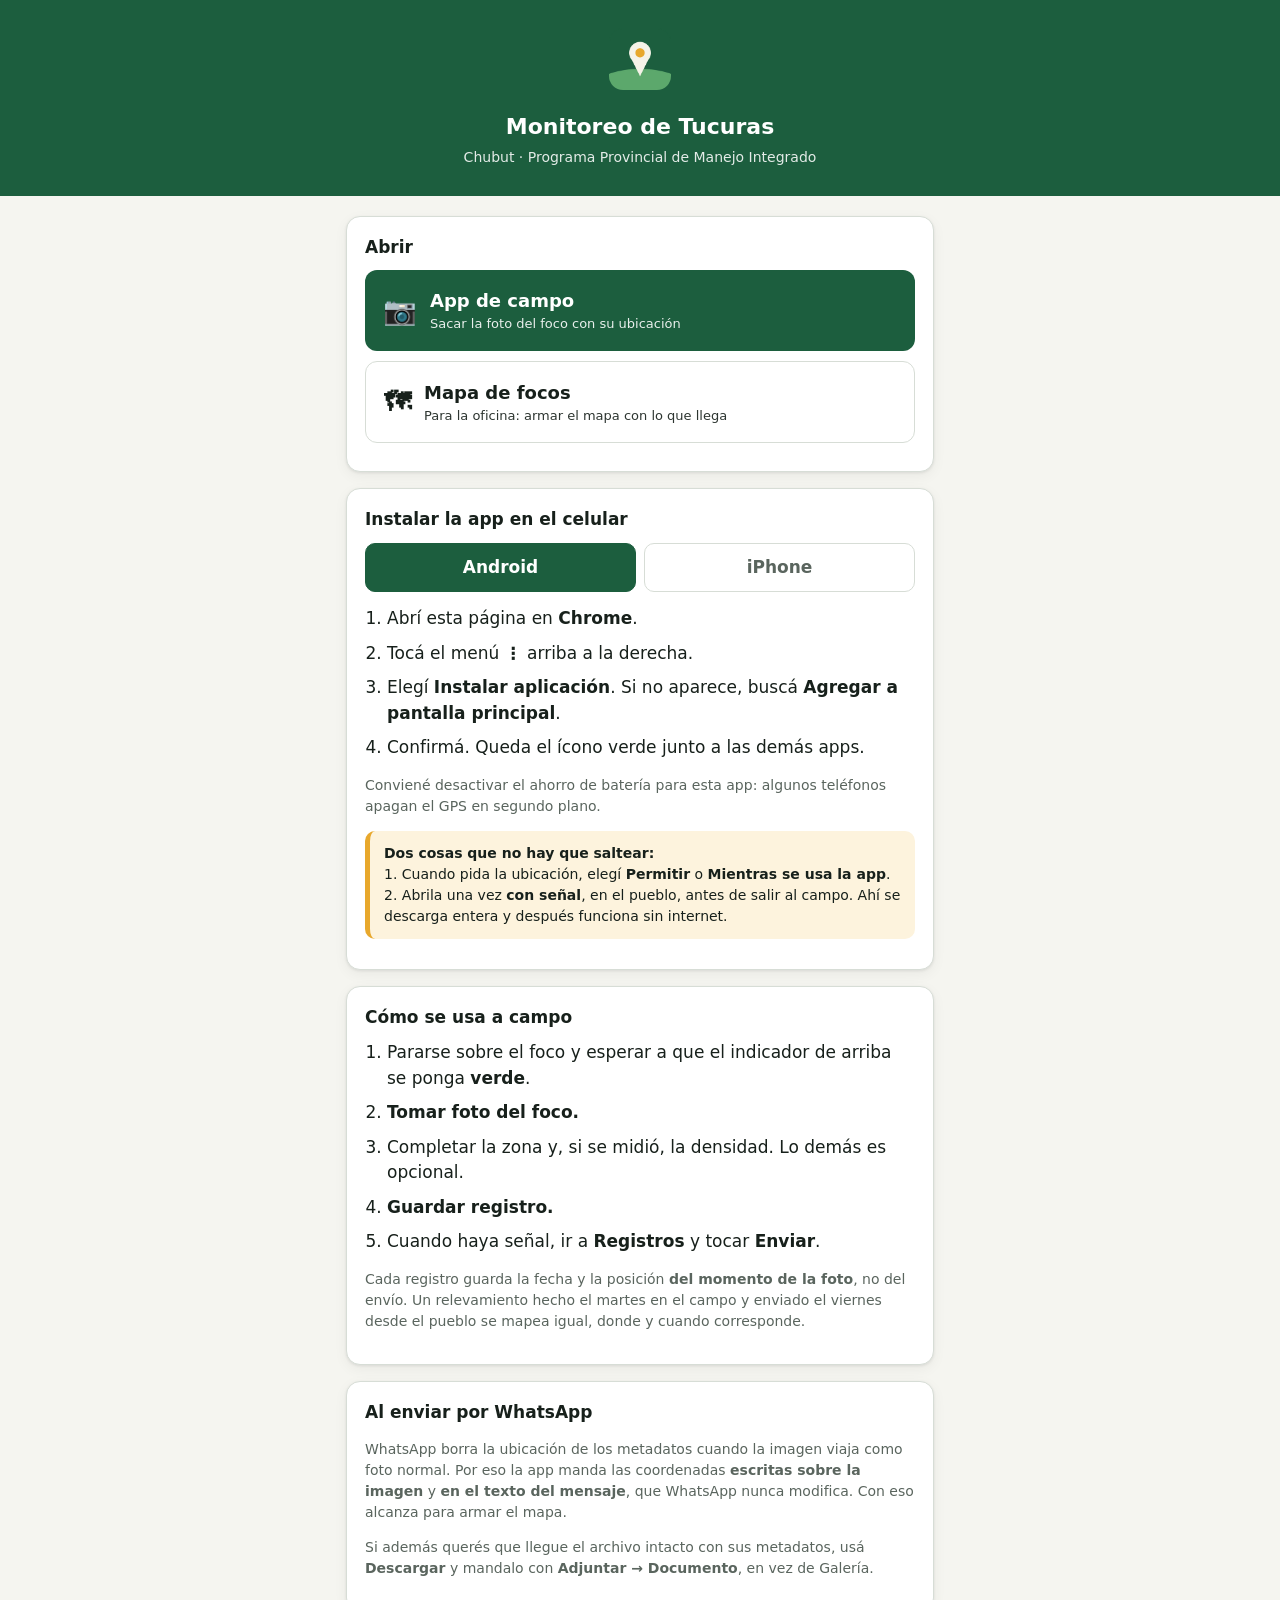
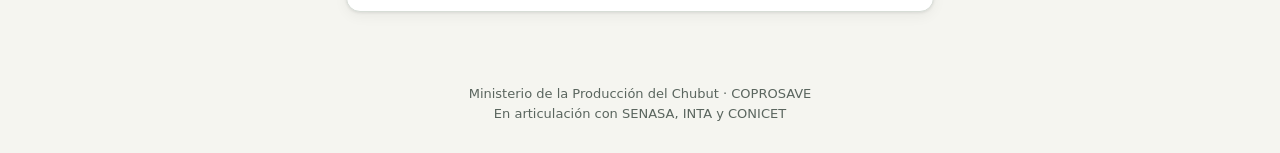
==== index.html @ 189b660f "Sistema de monitoreo georreferenciado de focos de tucuras App de campo (PWA) para relevar focos con " ====
<!doctype html>
<html lang="es-AR">
<head>
<meta charset="utf-8">
<meta name="viewport" content="width=device-width, initial-scale=1, viewport-fit=cover">
<title>Monitoreo de Tucuras - Chubut</title>
<meta name="description" content="Sistema de relevamiento georreferenciado de focos de tucuras. Programa Provincial de Monitoreo y Manejo Integrado de Tucuras, Chubut.">
<meta name="theme-color" content="#1c5e3e">
<link rel="icon" href="app/icons/favicon-32.png" sizes="32x32">
<link rel="apple-touch-icon" href="app/icons/apple-touch-icon.png">
<style>
  :root {
    --verde: #1c5e3e;
    --verde-claro: #e7f1ea;
    --ambar: #e8a82c;
    --texto: #17201b;
    --suave: #5a655e;
    --borde: #d7ddd6;
  }
  * { box-sizing: border-box; }
  body {
    margin: 0;
    font-family: system-ui, -apple-system, "Segoe UI", Roboto, sans-serif;
    font-size: 17px; line-height: 1.5;
    color: var(--texto); background: #f5f5f0;
  }
  header {
    background: var(--verde); color: #fff;
    padding: 28px 20px calc(28px + env(safe-area-inset-top, 0px));
    text-align: center;
  }
  header img { width: 62px; height: 62px; border-radius: 14px; }
  header h1 { font-size: 22px; margin: 12px 0 4px; }
  header p { margin: 0; opacity: .88; font-size: 14px; }

  main { max-width: 620px; margin: 0 auto; padding: 20px 16px 56px; }

  .tarjeta {
    background: #fff; border: 1px solid var(--borde); border-radius: 14px;
    padding: 18px; margin-bottom: 16px;
    box-shadow: 0 1px 3px rgba(0,0,0,.08), 0 4px 14px rgba(0,0,0,.05);
  }
  h2 { font-size: 17px; margin: 0 0 10px; }

  a.boton {
    display: flex; align-items: center; gap: 13px;
    text-decoration: none; color: #fff; background: var(--verde);
    padding: 17px 18px; border-radius: 12px; font-weight: 700; font-size: 18px;
    margin-bottom: 10px;
  }
  a.boton .icono { font-size: 27px; line-height: 1; }
  a.boton small { display: block; font-weight: 400; font-size: 13px; opacity: .9; }
  a.boton.claro { background: #fff; color: var(--texto); border: 1px solid var(--borde); }

  ol { padding-left: 22px; margin: 10px 0; }
  ol li { margin-bottom: 9px; }
  p.nota { font-size: 14px; color: var(--suave); }
  .aviso {
    background: #fdf3dd; border-left: 5px solid var(--ambar);
    padding: 12px 14px; border-radius: 10px; font-size: 14px; margin: 12px 0;
  }
  .paso { display: none; }
  .paso.activo { display: block; }
  .fila-tabs { display: flex; gap: 8px; margin-bottom: 14px; }
  .fila-tabs button {
    flex: 1; font: inherit; font-weight: 600; padding: 11px; cursor: pointer;
    border: 1px solid var(--borde); background: #fff; border-radius: 10px; color: var(--suave);
  }
  .fila-tabs button.activo { background: var(--verde); color: #fff; border-color: var(--verde); }
  footer { text-align: center; font-size: 13px; color: var(--suave); padding: 0 16px 30px; }
</style>
</head>
<body>

<header>
  <img src="app/icons/icon-192.png" alt="">
  <h1>Monitoreo de Tucuras</h1>
  <p>Chubut &middot; Programa Provincial de Manejo Integrado</p>
</header>

<main>

  <div class="tarjeta">
    <h2>Abrir</h2>
    <a class="boton" href="app/">
      <span class="icono">&#128247;</span>
      <span>App de campo<small>Sacar la foto del foco con su ubicaci&oacute;n</small></span>
    </a>
    <a class="boton claro" href="mapa/">
      <span class="icono">&#128506;</span>
      <span>Mapa de focos<small>Para la oficina: armar el mapa con lo que llega</small></span>
    </a>
  </div>

  <div class="tarjeta">
    <h2>Instalar la app en el celular</h2>
    <div class="fila-tabs">
      <button id="tabAndroid" class="activo">Android</button>
      <button id="tabIphone">iPhone</button>
    </div>

    <div class="paso activo" id="pasoAndroid">
      <ol>
        <li>Abr&iacute; esta p&aacute;gina en <strong>Chrome</strong>.</li>
        <li>Toc&aacute; el men&uacute; <strong>&#8942;</strong> arriba a la derecha.</li>
        <li>Eleg&iacute; <strong>Instalar aplicaci&oacute;n</strong>. Si no aparece, busc&aacute; <strong>Agregar a pantalla principal</strong>.</li>
        <li>Confirm&aacute;. Queda el &iacute;cono verde junto a las dem&aacute;s apps.</li>
      </ol>
      <p class="nota">Convien&eacute; desactivar el ahorro de bater&iacute;a para esta app: algunos tel&eacute;fonos apagan el GPS en segundo plano.</p>
    </div>

    <div class="paso" id="pasoIphone">
      <ol>
        <li>Abr&iacute; esta p&aacute;gina en <strong>Safari</strong>. Desde Chrome en iPhone no se puede instalar.</li>
        <li>Toc&aacute; el bot&oacute;n <strong>Compartir</strong>, abajo al centro.</li>
        <li>Desliz&aacute; hacia abajo y eleg&iacute; <strong>Agregar a inicio</strong>.</li>
        <li>Toc&aacute; <strong>Agregar</strong>.</li>
      </ol>
    </div>

    <div class="aviso">
      <strong>Dos cosas que no hay que saltear:</strong><br>
      1. Cuando pida la ubicaci&oacute;n, eleg&iacute; <strong>Permitir</strong> o <strong>Mientras se usa la app</strong>.<br>
      2. Abrila una vez <strong>con se&ntilde;al</strong>, en el pueblo, antes de salir al campo. Ah&iacute; se descarga entera y despu&eacute;s funciona sin internet.
    </div>
  </div>

  <div class="tarjeta">
    <h2>C&oacute;mo se usa a campo</h2>
    <ol>
      <li>Pararse sobre el foco y esperar a que el indicador de arriba se ponga <strong>verde</strong>.</li>
      <li><strong>Tomar foto del foco.</strong></li>
      <li>Completar la zona y, si se midi&oacute;, la densidad. Lo dem&aacute;s es opcional.</li>
      <li><strong>Guardar registro.</strong></li>
      <li>Cuando haya se&ntilde;al, ir a <strong>Registros</strong> y tocar <strong>Enviar</strong>.</li>
    </ol>
    <p class="nota">Cada registro guarda la fecha y la posici&oacute;n <strong>del momento de la foto</strong>, no del env&iacute;o. Un relevamiento hecho el martes en el campo y enviado el viernes desde el pueblo se mapea igual, donde y cuando corresponde.</p>
  </div>

  <div class="tarjeta">
    <h2>Al enviar por WhatsApp</h2>
    <p class="nota">WhatsApp borra la ubicaci&oacute;n de los metadatos cuando la imagen viaja como foto normal. Por eso la app manda las coordenadas <strong>escritas sobre la imagen</strong> y <strong>en el texto del mensaje</strong>, que WhatsApp nunca modifica. Con eso alcanza para armar el mapa.</p>
    <p class="nota">Si adem&aacute;s quer&eacute;s que llegue el archivo intacto con sus metadatos, us&aacute; <strong>Descargar</strong> y mandalo con <strong>Adjuntar &rarr; Documento</strong>, en vez de Galer&iacute;a.</p>
  </div>

</main>

<footer>
  Ministerio de la Producci&oacute;n del Chubut &middot; COPROSAVE<br>
  En articulaci&oacute;n con SENASA, INTA y CONICET
</footer>

<script>
  var tA = document.getElementById('tabAndroid'), tI = document.getElementById('tabIphone');
  var pA = document.getElementById('pasoAndroid'), pI = document.getElementById('pasoIphone');
  function mostrar(esIphone) {
    tI.classList.toggle('activo', esIphone);
    tA.classList.toggle('activo', !esIphone);
    pI.classList.toggle('activo', esIphone);
    pA.classList.toggle('activo', !esIphone);
  }
  tA.addEventListener('click', function () { mostrar(false); });
  tI.addEventListener('click', function () { mostrar(true); });
  // Arrancamos en la pestana que corresponde al telefono de quien abre la pagina.
  if (/iPad|iPhone|iPod/.test(navigator.userAgent)) mostrar(true);
</script>

</body>
</html>
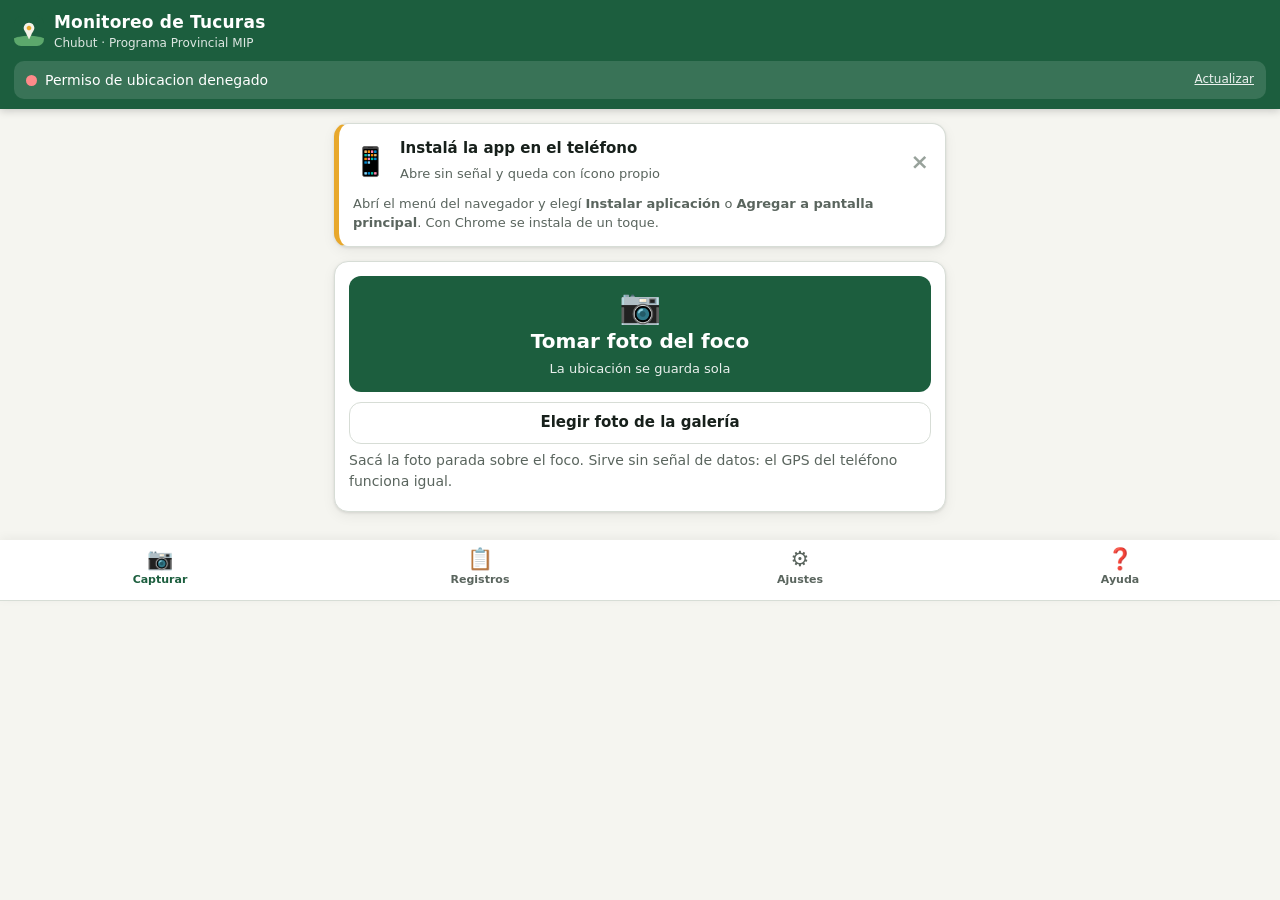
==== commit 31ba024a: "Boton de instalacion y flujo reducido a dos toques - Cartel de instalacion segun navegador: un toque" ====
--- a/index.html
+++ b/index.html
@@ -4,166 +4,36 @@
 <meta charset="utf-8">
 <meta name="viewport" content="width=device-width, initial-scale=1, viewport-fit=cover">
 <title>Monitoreo de Tucuras - Chubut</title>
-<meta name="description" content="Sistema de relevamiento georreferenciado de focos de tucuras. Programa Provincial de Monitoreo y Manejo Integrado de Tucuras, Chubut.">
+<meta name="description" content="Relevamiento georreferenciado de focos de tucuras. Programa Provincial de Monitoreo y Manejo Integrado de Tucuras, Chubut.">
 <meta name="theme-color" content="#1c5e3e">
 <link rel="icon" href="app/icons/favicon-32.png" sizes="32x32">
 <link rel="apple-touch-icon" href="app/icons/apple-touch-icon.png">
+<!-- Este es el link que se reparte: lleva derecho a la app de campo. -->
+<meta http-equiv="refresh" content="0; url=app/">
 <style>
-  :root {
-    --verde: #1c5e3e;
-    --verde-claro: #e7f1ea;
-    --ambar: #e8a82c;
-    --texto: #17201b;
-    --suave: #5a655e;
-    --borde: #d7ddd6;
+  body {
+    margin: 0; min-height: 100vh;
+    display: flex; flex-direction: column;
+    align-items: center; justify-content: center; gap: 18px;
+    font-family: system-ui, -apple-system, "Segoe UI", Roboto, sans-serif;
+    background: #1c5e3e; color: #fff; text-align: center; padding: 24px;
   }
-  * { box-sizing: border-box; }
-  body {
-    margin: 0;
-    font-family: system-ui, -apple-system, "Segoe UI", Roboto, sans-serif;
-    font-size: 17px; line-height: 1.5;
-    color: var(--texto); background: #f5f5f0;
+  img { width: 76px; height: 76px; border-radius: 17px; }
+  h1 { font-size: 20px; margin: 0; font-weight: 700; }
+  p { margin: 0; font-size: 14px; opacity: .85; }
+  a {
+    color: #17201b; background: #fff; text-decoration: none;
+    padding: 15px 26px; border-radius: 12px; font-weight: 700; font-size: 17px;
   }
-  header {
-    background: var(--verde); color: #fff;
-    padding: 28px 20px calc(28px + env(safe-area-inset-top, 0px));
-    text-align: center;
-  }
-  header img { width: 62px; height: 62px; border-radius: 14px; }
-  header h1 { font-size: 22px; margin: 12px 0 4px; }
-  header p { margin: 0; opacity: .88; font-size: 14px; }
-
-  main { max-width: 620px; margin: 0 auto; padding: 20px 16px 56px; }
-
-  .tarjeta {
-    background: #fff; border: 1px solid var(--borde); border-radius: 14px;
-    padding: 18px; margin-bottom: 16px;
-    box-shadow: 0 1px 3px rgba(0,0,0,.08), 0 4px 14px rgba(0,0,0,.05);
-  }
-  h2 { font-size: 17px; margin: 0 0 10px; }
-
-  a.boton {
-    display: flex; align-items: center; gap: 13px;
-    text-decoration: none; color: #fff; background: var(--verde);
-    padding: 17px 18px; border-radius: 12px; font-weight: 700; font-size: 18px;
-    margin-bottom: 10px;
-  }
-  a.boton .icono { font-size: 27px; line-height: 1; }
-  a.boton small { display: block; font-weight: 400; font-size: 13px; opacity: .9; }
-  a.boton.claro { background: #fff; color: var(--texto); border: 1px solid var(--borde); }
-
-  ol { padding-left: 22px; margin: 10px 0; }
-  ol li { margin-bottom: 9px; }
-  p.nota { font-size: 14px; color: var(--suave); }
-  .aviso {
-    background: #fdf3dd; border-left: 5px solid var(--ambar);
-    padding: 12px 14px; border-radius: 10px; font-size: 14px; margin: 12px 0;
-  }
-  .paso { display: none; }
-  .paso.activo { display: block; }
-  .fila-tabs { display: flex; gap: 8px; margin-bottom: 14px; }
-  .fila-tabs button {
-    flex: 1; font: inherit; font-weight: 600; padding: 11px; cursor: pointer;
-    border: 1px solid var(--borde); background: #fff; border-radius: 10px; color: var(--suave);
-  }
-  .fila-tabs button.activo { background: var(--verde); color: #fff; border-color: var(--verde); }
-  footer { text-align: center; font-size: 13px; color: var(--suave); padding: 0 16px 30px; }
+  a.tenue { background: none; color: #fff; font-weight: 500; font-size: 14px; text-decoration: underline; padding: 0; }
 </style>
 </head>
 <body>
-
-<header>
   <img src="app/icons/icon-192.png" alt="">
   <h1>Monitoreo de Tucuras</h1>
   <p>Chubut &middot; Programa Provincial de Manejo Integrado</p>
-</header>
-
-<main>
-
-  <div class="tarjeta">
-    <h2>Abrir</h2>
-    <a class="boton" href="app/">
-      <span class="icono">&#128247;</span>
-      <span>App de campo<small>Sacar la foto del foco con su ubicaci&oacute;n</small></span>
-    </a>
-    <a class="boton claro" href="mapa/">
-      <span class="icono">&#128506;</span>
-      <span>Mapa de focos<small>Para la oficina: armar el mapa con lo que llega</small></span>
-    </a>
-  </div>
-
-  <div class="tarjeta">
-    <h2>Instalar la app en el celular</h2>
-    <div class="fila-tabs">
-      <button id="tabAndroid" class="activo">Android</button>
-      <button id="tabIphone">iPhone</button>
-    </div>
-
-    <div class="paso activo" id="pasoAndroid">
-      <ol>
-        <li>Abr&iacute; esta p&aacute;gina en <strong>Chrome</strong>.</li>
-        <li>Toc&aacute; el men&uacute; <strong>&#8942;</strong> arriba a la derecha.</li>
-        <li>Eleg&iacute; <strong>Instalar aplicaci&oacute;n</strong>. Si no aparece, busc&aacute; <strong>Agregar a pantalla principal</strong>.</li>
-        <li>Confirm&aacute;. Queda el &iacute;cono verde junto a las dem&aacute;s apps.</li>
-      </ol>
-      <p class="nota">Convien&eacute; desactivar el ahorro de bater&iacute;a para esta app: algunos tel&eacute;fonos apagan el GPS en segundo plano.</p>
-    </div>
-
-    <div class="paso" id="pasoIphone">
-      <ol>
-        <li>Abr&iacute; esta p&aacute;gina en <strong>Safari</strong>. Desde Chrome en iPhone no se puede instalar.</li>
-        <li>Toc&aacute; el bot&oacute;n <strong>Compartir</strong>, abajo al centro.</li>
-        <li>Desliz&aacute; hacia abajo y eleg&iacute; <strong>Agregar a inicio</strong>.</li>
-        <li>Toc&aacute; <strong>Agregar</strong>.</li>
-      </ol>
-    </div>
-
-    <div class="aviso">
-      <strong>Dos cosas que no hay que saltear:</strong><br>
-      1. Cuando pida la ubicaci&oacute;n, eleg&iacute; <strong>Permitir</strong> o <strong>Mientras se usa la app</strong>.<br>
-      2. Abrila una vez <strong>con se&ntilde;al</strong>, en el pueblo, antes de salir al campo. Ah&iacute; se descarga entera y despu&eacute;s funciona sin internet.
-    </div>
-  </div>
-
-  <div class="tarjeta">
-    <h2>C&oacute;mo se usa a campo</h2>
-    <ol>
-      <li>Pararse sobre el foco y esperar a que el indicador de arriba se ponga <strong>verde</strong>.</li>
-      <li><strong>Tomar foto del foco.</strong></li>
-      <li>Completar la zona y, si se midi&oacute;, la densidad. Lo dem&aacute;s es opcional.</li>
-      <li><strong>Guardar registro.</strong></li>
-      <li>Cuando haya se&ntilde;al, ir a <strong>Registros</strong> y tocar <strong>Enviar</strong>.</li>
-    </ol>
-    <p class="nota">Cada registro guarda la fecha y la posici&oacute;n <strong>del momento de la foto</strong>, no del env&iacute;o. Un relevamiento hecho el martes en el campo y enviado el viernes desde el pueblo se mapea igual, donde y cuando corresponde.</p>
-  </div>
-
-  <div class="tarjeta">
-    <h2>Al enviar por WhatsApp</h2>
-    <p class="nota">WhatsApp borra la ubicaci&oacute;n de los metadatos cuando la imagen viaja como foto normal. Por eso la app manda las coordenadas <strong>escritas sobre la imagen</strong> y <strong>en el texto del mensaje</strong>, que WhatsApp nunca modifica. Con eso alcanza para armar el mapa.</p>
-    <p class="nota">Si adem&aacute;s quer&eacute;s que llegue el archivo intacto con sus metadatos, us&aacute; <strong>Descargar</strong> y mandalo con <strong>Adjuntar &rarr; Documento</strong>, en vez de Galer&iacute;a.</p>
-  </div>
-
-</main>
-
-<footer>
-  Ministerio de la Producci&oacute;n del Chubut &middot; COPROSAVE<br>
-  En articulaci&oacute;n con SENASA, INTA y CONICET
-</footer>
-
-<script>
-  var tA = document.getElementById('tabAndroid'), tI = document.getElementById('tabIphone');
-  var pA = document.getElementById('pasoAndroid'), pI = document.getElementById('pasoIphone');
-  function mostrar(esIphone) {
-    tI.classList.toggle('activo', esIphone);
-    tA.classList.toggle('activo', !esIphone);
-    pI.classList.toggle('activo', esIphone);
-    pA.classList.toggle('activo', !esIphone);
-  }
-  tA.addEventListener('click', function () { mostrar(false); });
-  tI.addEventListener('click', function () { mostrar(true); });
-  // Arrancamos en la pestana que corresponde al telefono de quien abre la pagina.
-  if (/iPad|iPhone|iPod/.test(navigator.userAgent)) mostrar(true);
-</script>
-
+  <a href="app/">Abrir la app</a>
+  <p>Si no abre sola, toc&aacute; el bot&oacute;n.</p>
+  <a class="tenue" href="mapa/">Mapa de focos, para la oficina</a>
 </body>
 </html>
